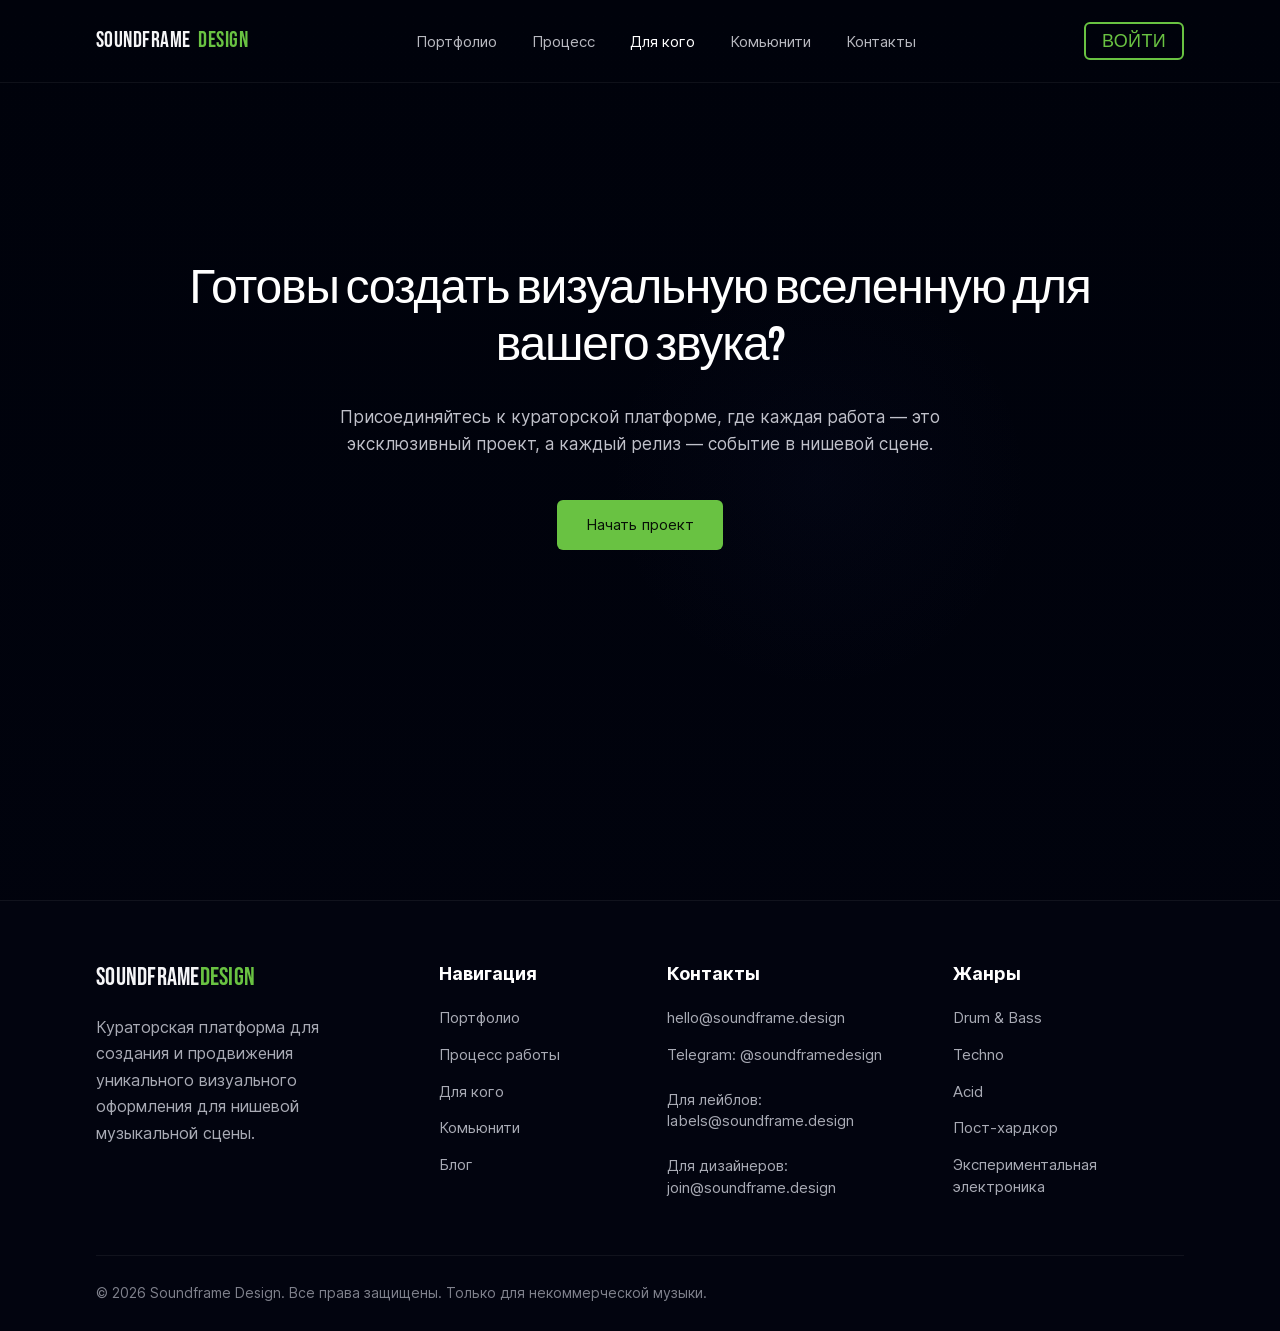
==== for-whom.html @ ef0c7dd3 "1 version layout" ====
<!doctype html>
<html lang="ru">
<head>
  <meta charset="UTF-8" />
  <meta name="viewport" content="width=device-width, initial-scale=1.0" />
  <title>Для кого — Soundframe Design</title>
  <link rel="stylesheet" href="assets/styles/main.css" />
  <link rel="stylesheet" href="assets/styles/for-whom.css" />
</head>
<body>
  <header class="site-header">
    <div class="container header-inner">
      <a class="logo" href="index.html" aria-label="Soundframe Design">
        <span class="logo__soundframe">SOUNDFRAME</span>
        <span class="logo__design">DESIGN</span>
      </a>

      <nav class="nav" aria-label="Основная навигация">
        <a href="portfolio.html">Портфолио</a>
        <a href="process.html">Процесс</a>
        <a class="is-active" href="for-whom.html">Для кого</a>
        <a href="#">Комьюнити</a>
        <a href="#">Контакты</a>
      </nav>

      <a class="header-login" href="#">ВОЙТИ</a>
    </div>
  </header>

  <main class="cta-page">
    <section class="cta-section">
      <div class="container cta__inner">
        <h1 class="cta__title">
          Готовы создать визуальную вселенную для<br>
          вашего звука?
        </h1>
        <p class="cta__text">
          Присоединяйтесь к кураторской платформе, где каждая работа — это<br>
          эксклюзивный проект, а каждый релиз — событие в нишевой сцене.
        </p>
        <a class="btn btn--primary cta__button" href="#">Начать проект</a>
      </div>
    </section>
  </main>

  <footer class="site-footer">
    <div class="container footer__inner">
      <div class="footer__about">
        <a class="footer-logo" href="index.html" aria-label="Soundframe Design">
          <span class="footer-logo__soundframe">Soundframe</span><span class="footer-logo__design">Design</span>
        </a>
        <p class="footer__text">
          Кураторская платформа для создания и продвижения уникального
          визуального оформления для нишевой музыкальной сцены.
        </p>
      </div>

      <div class="footer__column">
        <h2 class="footer__title">Навигация</h2>
        <nav class="footer-nav" aria-label="Навигация в подвале сайта">
          <a href="portfolio.html">Портфолио</a>
          <a href="process.html">Процесс работы</a>
          <a href="for-whom.html">Для кого</a>
          <a href="#">Комьюнити</a>
          <a href="#">Блог</a>
        </nav>
      </div>

      <div class="footer__column">
        <h2 class="footer__title">Контакты</h2>
        <div class="footer-contacts">
          <a href="mailto:hello@soundframe.design">hello@soundframe.design</a>
          <a href="#">Telegram: @soundframedesign</a>
          <p>Для лейблов:<br><a href="mailto:labels@soundframe.design">labels@soundframe.design</a></p>
          <p>Для дизайнеров:<br><a href="mailto:join@soundframe.design">join@soundframe.design</a></p>
        </div>
      </div>

      <div class="footer__column">
        <h2 class="footer__title">Жанры</h2>
        <ul class="footer-genres">
          <li>Drum &amp; Bass</li>
          <li>Techno</li>
          <li>Acid</li>
          <li>Пост-хардкор</li>
          <li>Экспериментальная электроника</li>
        </ul>
      </div>
    </div>

    <div class="container footer__bottom">
      <p>© 2026 Soundframe Design. Все права защищены. Только для некоммерческой музыки.</p>
    </div>
  </footer>
</body>
</html>
---- assets/styles/main.css ----
@font-face {
  font-family: 'Inter';
  src: url('../fonts/Inter_1.ttf') format('truetype');
  font-weight: 100 900;
  font-style: normal;
  font-display: swap;
}

@font-face {
  font-family: 'Bebas Neue';
  src: url('../fonts/BebasNeue-Regular_1.ttf') format('truetype');
  font-weight: 400;
  font-style: normal;
  font-display: swap;
}

:root {
  --bg: #01030e;
  --surface: #070a15;
  --surface-soft: #0b0e1b;
  --text: #f3f4f6;
  --muted: #9c9da7;
  --line: rgba(255, 255, 255, 0.06);
  --green: #69c242;
  --green-dark: #58b336;
  --font-text: 'Inter', Arial, Helvetica, sans-serif;
  --font-heading: 'Bebas Neue', Impact, Haettenschweiler, 'Arial Narrow Bold', sans-serif;
}

* {
  box-sizing: border-box;
}

html {
  scroll-behavior: smooth;
}

body,
h1,
h2,
h3,
p {
  margin: 0;
}

body {
  min-width: 320px;
  font-family: Arial, Helvetica, sans-serif;
  color: var(--text);
  background:
    radial-gradient(circle at 64% 36%, rgba(60, 78, 180, 0.04), transparent 18%),
    linear-gradient(180deg, #00020b 0%, #01030e 100%);
}

a {
  color: inherit;
  text-decoration: none;
}

button,
a {
  -webkit-tap-highlight-color: transparent;
}


h1,
h2,
h3,
.logo,
.footer-logo,
.btn,
.header-login,
.stat-item__value {
  font-family: var(--font-heading);
}

p,
a,
.nav,
.footer__text,
.footer__title,
.footer-nav,
.footer-contacts,
.footer-genres {
  font-family: var(--font-text);
}

.container {
  width: 100%;
  max-width: 1088px;
  margin: 0 auto;
}

.btn {
  display: inline-flex;
  align-items: center;
  justify-content: center;
  min-width: 216px;
  height: 52px;
  padding: 0 28px;
  border-radius: 6px;
  border: 1px solid transparent;
  font-size: 17px;
  line-height: 1;
  letter-spacing: 0.01em;
  transition: .2s ease;
}

.btn--primary {
  background: var(--green);
  color: #071006;
}

.btn--primary:hover {
  background: var(--green-dark);
}

.btn--ghost {
  border-color: var(--green);
  color: var(--green);
  background: transparent;
}

.btn--ghost:hover {
  background: rgba(105, 194, 66, 0.08);
}

.site-header {
  height: 83px;
  border-bottom: 1px solid var(--line);
}

.header-inner {
  height: 100%;
  display: grid;
  grid-template-columns: auto 1fr auto;
  align-items: center;
  column-gap: 50px;
}

.logo {
  display: inline-flex;
  align-items: baseline;
  gap: 8px;
  font-family: var(--font-heading);
  font-size: 22px;
  line-height: 1;
  letter-spacing: 0.02em;
}

.logo__soundframe {
  color: #f5f5f7;
}

.logo__design {
  color: var(--green);
}

.nav {
  display: flex;
  justify-content: center;
  gap: 35px;
  font-size: 15px;
  color: #b8b9c0;
}

.nav a:hover,
.nav a.is-active {
  color: #ffffff;
}

.header-login {
  width: 100px;
  height: 38px;
  border: 2px solid var(--green);
  border-radius: 6px;
  display: inline-flex;
  align-items: center;
  justify-content: center;
  color: var(--green);
  font-family: var(--font-heading);
  font-size: 18px;
  letter-spacing: 0.02em;
}

.site-footer {
  padding: 64px 0 28px;
  border-top: 1px solid var(--line);
  background: #02040f;
}

.footer__inner {
  display: grid;
  grid-template-columns: 1.25fr 0.75fr 1fr 1fr;
  gap: 54px;
}

.footer__about {
  max-width: 285px;
}

.footer-logo {
  display: inline-flex;
  align-items: baseline;
  font-family: var(--font-heading);
  font-size: 25px;
  line-height: 1;
  letter-spacing: 0.01em;
}

.footer-logo__soundframe {
  color: #f5f5f7;
}

.footer-logo__design {
  color: var(--green);
}

.footer__text {
  margin-top: 24px;
  font-size: 16px;
  line-height: 1.65;
  color: #a9abb5;
}

.footer__title {
  margin: 0 0 24px;
  color: #ffffff;
  font-size: 18px;
  line-height: 1;
  font-weight: 700;
}

.footer-nav,
.footer-contacts,
.footer-genres {
  display: flex;
  flex-direction: column;
  gap: 15px;
}

.footer-nav a,
.footer-contacts a,
.footer-genres li,
.footer-contacts p {
  font-size: 15px;
  line-height: 1.45;
  color: #a9abb5;
}

.footer-nav a:hover,
.footer-contacts a:hover {
  color: var(--green);
}

.footer-contacts p {
  margin: 8px 0 0;
}

.footer-genres {
  margin: 0;
  padding: 0;
  list-style: none;
}

.footer__bottom {
  margin-top: 56px;
  padding-top: 26px;
  border-top: 1px solid var(--line);
}

.footer__bottom p {
  font-size: 14px;
  line-height: 1.5;
  color: #7f818c;
}

@media (max-width: 980px) {
  .container {
    padding: 0 24px;
  }

  .header-inner {
    grid-template-columns: 1fr auto;
    gap: 24px;
  }

  .nav {
    grid-column: 1 / -1;
    grid-row: 2;
    justify-content: flex-start;
    flex-wrap: wrap;
    gap: 18px;
  }

  .site-header {
    height: auto;
    padding: 22px 0;
  }

  .footer__inner {
    grid-template-columns: repeat(2, 1fr);
    gap: 42px 34px;
  }
}

@media (max-width: 560px) {
  .btn {
    width: 100%;
    min-width: 0;
  }

  .site-footer {
    padding-top: 46px;
  }

  .footer__inner {
    grid-template-columns: 1fr;
    gap: 34px;
  }

  .footer__about {
    max-width: none;
  }

  .footer__bottom {
    margin-top: 40px;
  }
}
---- assets/styles/for-whom.css ----
.cta__title {
  font-family: var(--font-heading);
}

.cta__text,
.cta__button {
  font-family: var(--font-text);
}



.cta-page {
  min-height: calc(100vh - 83px);
}

.cta-section {
  padding: 178px 0 214px;
}

.cta__inner {
  display: flex;
  flex-direction: column;
  align-items: center;
  text-align: center;
}

.cta__title {
  max-width: 930px;
  color: #ffffff;
  font-size: 48px;
  line-height: 1.18;
  font-weight: 400;
  letter-spacing: -0.025em;
}

.cta__text {
  max-width: 720px;
  margin-top: 30px;
  color: #c0c1ca;
  font-size: 17px;
  line-height: 1.58;
}

.cta__button {
  margin-top: 42px;
  min-width: 166px;
  height: 50px;
  padding: 0 27px;
  font-size: 15px;
  text-transform: none;
}

@media (max-width: 760px) {
  .cta-section {
    padding: 100px 0 130px;
  }

  .cta__title {
    font-size: 38px;
  }

  .cta__text {
    font-size: 16px;
  }
}
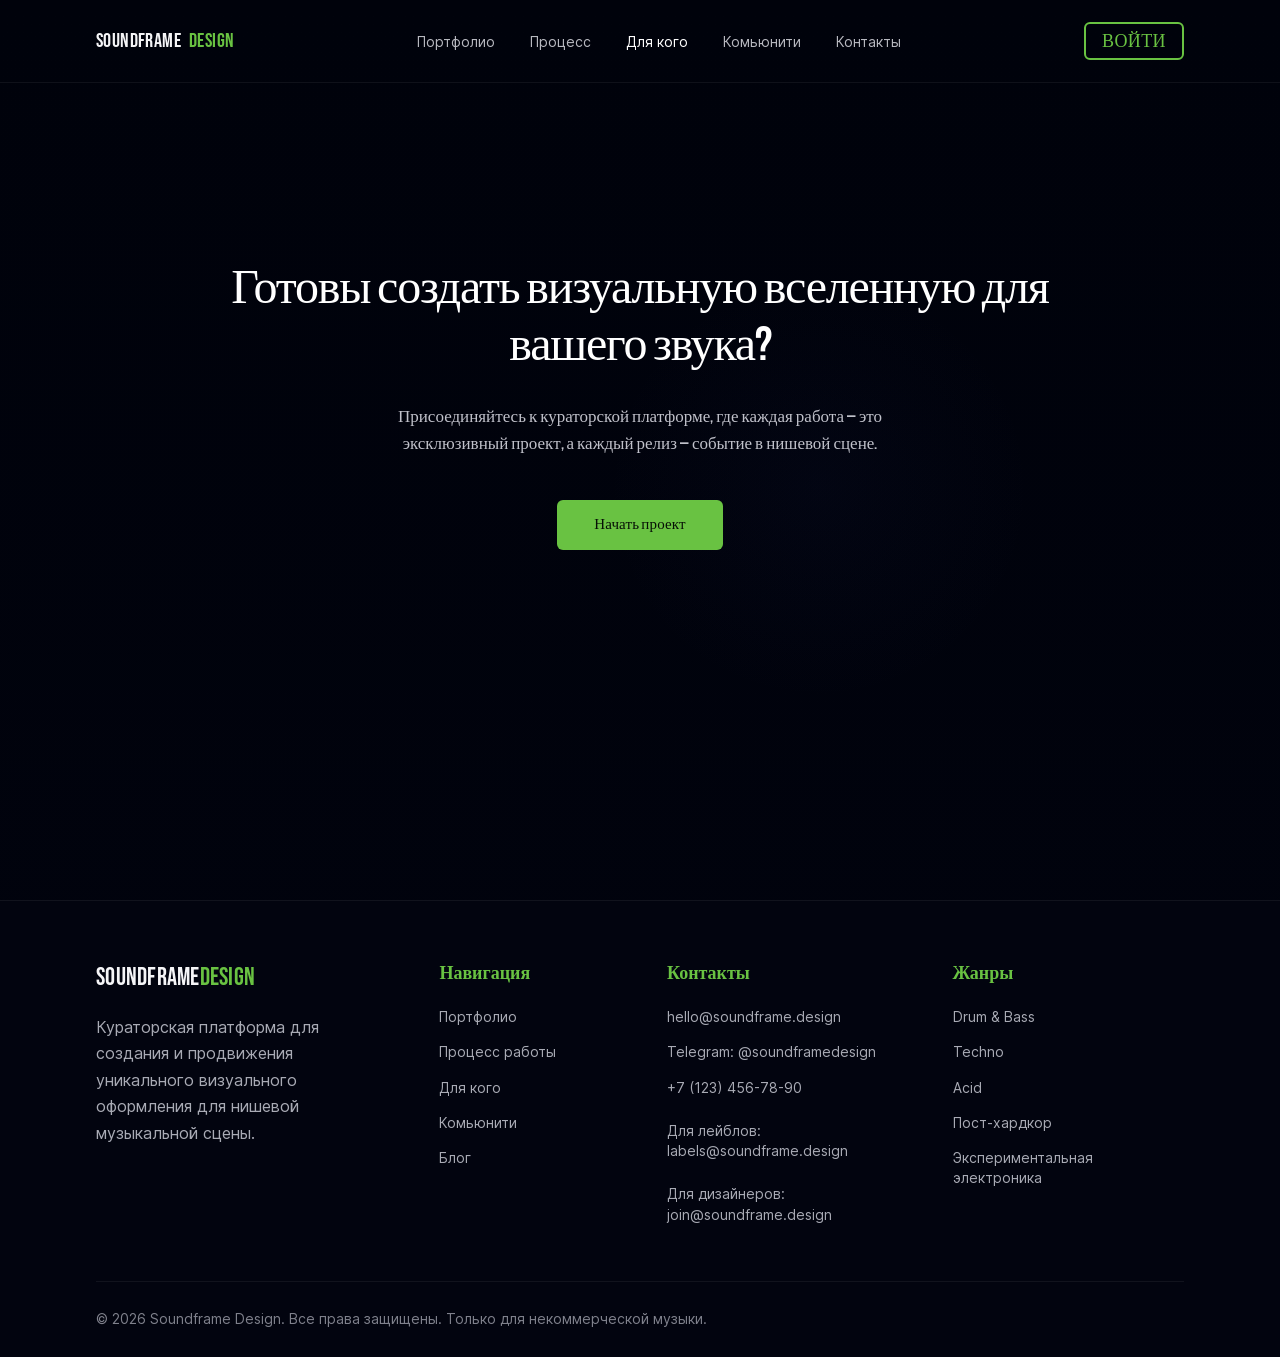
==== commit 3dde6202: "конец вёрстки" ====
--- a/for-whom.html
+++ b/for-whom.html
@@ -11,8 +11,8 @@
   <header class="site-header">
     <div class="container header-inner">
       <a class="logo" href="index.html" aria-label="Soundframe Design">
-        <span class="logo__soundframe">SOUNDFRAME</span>
-        <span class="logo__design">DESIGN</span>
+        <span class="logo-soundframe">SOUNDFRAME</span>
+        <span class="logo-design">DESIGN</span>
       </a>
 
       <nav class="nav" aria-label="Основная навигация">
@@ -20,43 +20,43 @@
         <a href="process.html">Процесс</a>
         <a class="is-active" href="for-whom.html">Для кого</a>
         <a href="#">Комьюнити</a>
-        <a href="#">Контакты</a>
+        <a class="open-contacts" href="#">Контакты</a>
       </nav>
 
-      <a class="header-login" href="#">ВОЙТИ</a>
+      <a class="header-login open-auth" href="#">ВОЙТИ</a>
     </div>
   </header>
 
   <main class="cta-page">
     <section class="cta-section">
-      <div class="container cta__inner">
-        <h1 class="cta__title">
+      <div class="container cta-inner">
+        <h1 class="cta-title">
           Готовы создать визуальную вселенную для<br>
           вашего звука?
         </h1>
-        <p class="cta__text">
+        <p class="cta-text">
           Присоединяйтесь к кураторской платформе, где каждая работа — это<br>
           эксклюзивный проект, а каждый релиз — событие в нишевой сцене.
         </p>
-        <a class="btn btn--primary cta__button" href="#">Начать проект</a>
+        <a class="btn btn-primary cta-button open-project" href="#">Начать проект</a>
       </div>
     </section>
   </main>
 
   <footer class="site-footer">
-    <div class="container footer__inner">
-      <div class="footer__about">
+    <div class="container footer-inner">
+      <div class="footer-about">
         <a class="footer-logo" href="index.html" aria-label="Soundframe Design">
-          <span class="footer-logo__soundframe">Soundframe</span><span class="footer-logo__design">Design</span>
+          <span class="footer-logo-soundframe">Soundframe</span><span class="footer-logo-design">Design</span>
         </a>
-        <p class="footer__text">
+        <p class="footer-text">
           Кураторская платформа для создания и продвижения уникального
           визуального оформления для нишевой музыкальной сцены.
         </p>
       </div>
 
-      <div class="footer__column">
-        <h2 class="footer__title">Навигация</h2>
+      <div class="footer-column">
+        <h2 class="footer-title">Навигация</h2>
         <nav class="footer-nav" aria-label="Навигация в подвале сайта">
           <a href="portfolio.html">Портфолио</a>
           <a href="process.html">Процесс работы</a>
@@ -66,18 +66,19 @@
         </nav>
       </div>
 
-      <div class="footer__column">
-        <h2 class="footer__title">Контакты</h2>
+      <div class="footer-column">
+        <h2 class="footer-title">Контакты</h2>
         <div class="footer-contacts">
           <a href="mailto:hello@soundframe.design">hello@soundframe.design</a>
-          <a href="#">Telegram: @soundframedesign</a>
+          <a class="open-contacts" href="#">Telegram: @soundframedesign</a>
+          <a href="#">+7 (123) 456-78-90</a>
           <p>Для лейблов:<br><a href="mailto:labels@soundframe.design">labels@soundframe.design</a></p>
           <p>Для дизайнеров:<br><a href="mailto:join@soundframe.design">join@soundframe.design</a></p>
         </div>
       </div>
 
-      <div class="footer__column">
-        <h2 class="footer__title">Жанры</h2>
+      <div class="footer-column">
+        <h2 class="footer-title">Жанры</h2>
         <ul class="footer-genres">
           <li>Drum &amp; Bass</li>
           <li>Techno</li>
@@ -88,9 +89,155 @@
       </div>
     </div>
 
-    <div class="container footer__bottom">
+    <div class="container footer-bottom">
       <p>© 2026 Soundframe Design. Все права защищены. Только для некоммерческой музыки.</p>
     </div>
   </footer>
+
+  <dialog class="auth-dialog" id="auth-modal">
+    <div class="auth-modal">
+      <div class="auth-modal-media">
+        <div class="auth-modal-icon">♫</div>
+        <button class="auth-modal-close close-auth" type="button" aria-label="Закрыть">×</button>
+        <a class="auth-modal-logo" href="index.html" aria-label="Soundframe Design">
+          <span class="auth-modal-logo-light">SOUNDFRAME</span>
+          <span class="auth-modal-logo-green">DESIGN</span>
+        </a>
+      </div>
+
+      <div class="auth-modal-body">
+        <div class="auth-tabs" role="tablist" aria-label="Переключение формы входа и регистрации">
+          <button class="auth-tab-button is-active auth-tab-login" type="button">Вход</button>
+          <button class="auth-tab-button auth-tab-register" type="button">Регистрация</button>
+        </div>
+
+        <section class="auth-panel auth-form-login">
+          <h2 class="auth-panel-title">Добро пожаловать</h2>
+          <p class="auth-panel-subtitle">Войдите в свой аккаунт Soundframe Design</p>
+
+          <form class="auth-form">
+            <label class="auth-form-field">
+              <span>EMAIL</span>
+              <input type="email" name="email" placeholder="sound@design.com" required />
+            </label>
+
+            <label class="auth-form-field">
+              <span>ПАРОЛЬ</span>
+              <input type="password" name="password" placeholder="••••••••" required />
+            </label>
+
+            <button class="auth-form-submit" type="submit">ВОЙТИ</button>
+          </form>
+
+          <p class="auth-panel-switch"><a class="switch-register" href="#">Зарегистрироваться</a><span>Нет аккаунта?</span></p>
+        </section>
+
+        <section class="auth-panel auth-form-register" hidden>
+          <h2 class="auth-panel-title">Регистрация</h2>
+          <p class="auth-panel-subtitle">Создайте аккаунт Soundframe Design</p>
+
+          <form class="auth-form">
+            <label class="auth-form-field">
+              <span>EMAIL</span>
+              <input type="email" name="email" placeholder="sound@design.com" required />
+            </label>
+
+            <div class="auth-form-row">
+              <label class="auth-form-field">
+                <span>ИМЯ</span>
+                <input type="text" name="first_name" placeholder="Иван" required />
+              </label>
+
+              <label class="auth-form-field">
+                <span>ФАМИЛИЯ</span>
+                <input type="text" name="last_name" placeholder="Иванов" required />
+              </label>
+            </div>
+
+            <label class="auth-form-field">
+              <span>ПАРОЛЬ</span>
+              <input type="password" name="password" placeholder="••••••••" required />
+            </label>
+
+            <label class="auth-form-field">
+              <span>ПОВТОР ПАРОЛЯ</span>
+              <input type="password" name="password_repeat" placeholder="••••••••" required />
+            </label>
+
+            <label class="auth-form-check">
+              <input type="checkbox" name="personal_data" required />
+              <span>Я согласен на обработку персональных данных.</span>
+            </label>
+
+            <button class="auth-form-submit" type="submit">ЗАРЕГИСТРИРОВАТЬСЯ</button>
+          </form>
+
+          <p class="auth-panel-switch"><a class="switch-login" href="#">Войти</a><span>Есть аккаунт?</span></p>
+        </section>
+      </div>
+    </div>
+  </dialog>
+
+  <dialog class="contacts-dialog" id="contacts-modal">
+    <div class="contacts-modal">
+      <div class="contacts-modal-header">
+        <div>
+          <p class="contacts-modal-label">Связь с платформой</p>
+          <h2 class="contacts-modal-title">Контакты</h2>
+        </div>
+
+        <button class="contacts-modal-close close-contacts" type="button" aria-label="Закрыть">×</button>
+      </div>
+
+      <div class="contacts-modal-content">
+        <section class="contacts-modal-section">
+          <h3>Основная связь</h3>
+          <a href="mailto:hello@soundframe.design">hello@soundframe.design</a>
+          <a href="#">Telegram: @soundframedesign</a>
+        </section>
+
+        <section class="contacts-modal-section">
+          <h3>Для лейблов</h3>
+          <a href="mailto:labels@soundframe.design">labels@soundframe.design</a>
+        </section>
+
+        <section class="contacts-modal-section">
+          <h3>Для дизайнеров</h3>
+          <a href="mailto:join@soundframe.design">join@soundframe.design</a>
+        </section>
+      </div>
+
+      <p class="contacts-modal-text">
+        Напишите нам, если хотите запустить визуальное оформление релиза,
+        обсудить сотрудничество или присоединиться к комьюнити дизайнеров.
+      </p>
+    </div>
+  </dialog>
+
+  <dialog class="project-dialog" id="project-modal">
+    <div class="project-modal">
+      <div class="project-modal-header">
+        <div>
+          <p class="project-modal-label">Заявка на проект</p>
+          <h2 class="project-modal-title">Начать проект</h2>
+        </div>
+
+        <button class="project-modal-close close-project" type="button" aria-label="Закрыть">×</button>
+      </div>
+
+      <p class="project-modal-text">
+        Для обсуждения идеи, сроков и деталей оформления перейдите в Telegram.
+        Там мы быстрее ответим и поможем оформить заявку на визуальную вселенную
+        для вашего релиза.
+      </p>
+
+      <div class="project-modal-actions">
+        <a class="btn btn-primary" href="https://t.me/soundframedesign" target="_blank" rel="noopener">ПЕРЕЙТИ В ТЕЛЕГРАМ</a>
+        <button class="btn btn-ghost close-project" type="button">ОСТАТЬСЯ НА САЙТЕ</button>
+      </div>
+    </div>
+  </dialog>
+
+  <script src="assets/scripts/modal.js"></script>
 </body>
 </html>
--- a/assets/styles/main.css
+++ b/assets/styles/main.css
@@ -1,3 +1,9 @@
+
+
+/*
+   Подключение локальных шрифтов
+*/
+
 @font-face {
   font-family: 'Inter';
   src: url('../fonts/Inter_1.ttf') format('truetype');
@@ -13,6 +19,10 @@
   font-style: normal;
   font-display: swap;
 }
+
+/*
+   Глобальные переменные проекта
+*/
 
 :root {
   --bg: #01030e;
@@ -23,9 +33,13 @@
   --line: rgba(255, 255, 255, 0.06);
   --green: #69c242;
   --green-dark: #58b336;
-  --font-text: 'Inter', Arial, Helvetica, sans-serif;
-  --font-heading: 'Bebas Neue', Impact, Haettenschweiler, 'Arial Narrow Bold', sans-serif;
-}
+  --font-text: 'Inter';
+  --font-heading: 'Bebas Neue';
+}
+
+/*
+   Базовый сброс и общие настройки
+*/
 
 * {
   box-sizing: border-box;
@@ -45,11 +59,11 @@
 
 body {
   min-width: 320px;
-  font-family: Arial, Helvetica, sans-serif;
-  color: var(--text);
   background:
     radial-gradient(circle at 64% 36%, rgba(60, 78, 180, 0.04), transparent 18%),
     linear-gradient(180deg, #00020b 0%, #01030e 100%);
+  color: var(--text);
+  font-family: Arial, Helvetica, sans-serif;
 }
 
 a {
@@ -62,6 +76,9 @@
   -webkit-tap-highlight-color: transparent;
 }
 
+/*
+   Общие настройки типографики
+*/
 
 h1,
 h2,
@@ -70,20 +87,23 @@
 .footer-logo,
 .btn,
 .header-login,
-.stat-item__value {
+.stat-value {
   font-family: var(--font-heading);
 }
 
 p,
 a,
 .nav,
-.footer__text,
-.footer__title,
+.footer-text,
 .footer-nav,
 .footer-contacts,
 .footer-genres {
   font-family: var(--font-text);
 }
+
+/*
+   Общие компоненты
+*/
 
 .container {
   width: 100%;
@@ -96,34 +116,38 @@
   align-items: center;
   justify-content: center;
   min-width: 216px;
-  height: 52px;
+  height: 46px;
   padding: 0 28px;
+  border: 1px solid transparent;
   border-radius: 6px;
-  border: 1px solid transparent;
   font-size: 17px;
   line-height: 1;
   letter-spacing: 0.01em;
   transition: .2s ease;
 }
 
-.btn--primary {
+.btn-primary {
   background: var(--green);
   color: #071006;
 }
 
-.btn--primary:hover {
+.btn-primary:hover {
   background: var(--green-dark);
 }
 
-.btn--ghost {
+.btn-ghost {
   border-color: var(--green);
-  color: var(--green);
   background: transparent;
-}
-
-.btn--ghost:hover {
+  color: var(--green);
+}
+
+.btn-ghost:hover {
   background: rgba(105, 194, 66, 0.08);
 }
+
+/*
+   Header сайта
+*/
 
 .site-header {
   height: 83px;
@@ -131,11 +155,11 @@
 }
 
 .header-inner {
-  height: 100%;
   display: grid;
   grid-template-columns: auto 1fr auto;
   align-items: center;
   column-gap: 50px;
+  height: 100%;
 }
 
 .logo {
@@ -143,16 +167,16 @@
   align-items: baseline;
   gap: 8px;
   font-family: var(--font-heading);
-  font-size: 22px;
+  font-size: 20px;
   line-height: 1;
   letter-spacing: 0.02em;
 }
 
-.logo__soundframe {
+.logo-soundframe {
   color: #f5f5f7;
 }
 
-.logo__design {
+.logo-design {
   color: var(--green);
 }
 
@@ -160,8 +184,8 @@
   display: flex;
   justify-content: center;
   gap: 35px;
-  font-size: 15px;
   color: #b8b9c0;
+  font-size: 14px;
 }
 
 .nav a:hover,
@@ -170,18 +194,22 @@
 }
 
 .header-login {
+  display: inline-flex;
+  align-items: center;
+  justify-content: center;
   width: 100px;
   height: 38px;
   border: 2px solid var(--green);
   border-radius: 6px;
-  display: inline-flex;
-  align-items: center;
-  justify-content: center;
   color: var(--green);
   font-family: var(--font-heading);
   font-size: 18px;
   letter-spacing: 0.02em;
 }
+
+/*
+   Footer сайта
+*/
 
 .site-footer {
   padding: 64px 0 28px;
@@ -189,18 +217,17 @@
   background: #02040f;
 }
 
-.footer__inner {
+.footer-inner {
   display: grid;
   grid-template-columns: 1.25fr 0.75fr 1fr 1fr;
   gap: 54px;
 }
 
-.footer__about {
+.footer-about {
   max-width: 285px;
 }
 
 .footer-logo {
-  display: inline-flex;
   align-items: baseline;
   font-family: var(--font-heading);
   font-size: 25px;
@@ -208,25 +235,26 @@
   letter-spacing: 0.01em;
 }
 
-.footer-logo__soundframe {
+.footer-logo-soundframe {
   color: #f5f5f7;
 }
 
-.footer-logo__design {
-  color: var(--green);
-}
-
-.footer__text {
+.footer-logo-design {
+  color: var(--green);
+}
+
+.footer-text {
   margin-top: 24px;
+  color: #a9abb5;
   font-size: 16px;
   line-height: 1.65;
-  color: #a9abb5;
-}
-
-.footer__title {
+}
+
+.footer-title {
   margin: 0 0 24px;
-  color: #ffffff;
+  color: var(--green);
   font-size: 18px;
+  font-family: var(--font-heading);
   line-height: 1;
   font-weight: 700;
 }
@@ -243,9 +271,9 @@
 .footer-contacts a,
 .footer-genres li,
 .footer-contacts p {
-  font-size: 15px;
+  color: #a9abb5;
+  font-size: 14px;
   line-height: 1.45;
-  color: #a9abb5;
 }
 
 .footer-nav a:hover,
@@ -263,67 +291,498 @@
   list-style: none;
 }
 
-.footer__bottom {
+.footer-bottom {
   margin-top: 56px;
   padding-top: 26px;
   border-top: 1px solid var(--line);
 }
 
-.footer__bottom p {
+.footer-bottom p {
+  color: #7f818c;
   font-size: 14px;
   line-height: 1.5;
-  color: #7f818c;
-}
-
-@media (max-width: 980px) {
-  .container {
-    padding: 0 24px;
+}
+
+/*
+   Модальное окно авторизации
+*/
+
+.auth-dialog {
+  width: min(100% - 32px, 480px);
+  max-height: calc(100vh - 16px);
+  margin: auto;
+  padding: 0;
+  border: none;
+  border-radius: 28px;
+  background: transparent;
+  color: var(--text);
+}
+
+.auth-dialog::backdrop {
+  background: rgba(0, 0, 0, 0.82);
+}
+
+.auth-modal {
+  overflow: hidden;
+  display: flex;
+  flex-direction: column;
+  border: 1px solid rgba(255, 255, 255, 0.08);
+  border-radius: 28px;
+  background: linear-gradient(180deg, #222437 0%, #24263a 100%);
+  box-shadow: 0 24px 80px rgba(0, 0, 0, 0.45);
+}
+
+.auth-modal-media {
+  display: grid;
+  grid-template-columns: 1fr 56px 1fr;
+  grid-template-areas:
+    ". icon close"
+    "logo logo logo";
+  align-items: start;
+  row-gap: 14px;
+  padding: 14px 20px;
+  background:
+    linear-gradient(rgba(5, 6, 12, 0.5), rgba(5, 6, 12, 0.5)),
+    url('../icons/background_modal.png');
+  background-size: cover;
+  background-repeat: no-repeat;
+}
+
+.auth-modal-icon {
+  grid-area: icon;
+  display: flex;
+  align-items: center;
+  justify-content: center;
+  width: 56px;
+  height: 56px;
+  margin: 0 auto;
+  border: 2px solid var(--green);
+  border-radius: 16px;
+  color: var(--green);
+  font-size: 28px;
+  line-height: 1;
+}
+
+.auth-modal-close {
+  grid-area: close;
+  justify-self: end;
+  align-self: start;
+  width: 28px;
+  height: 28px;
+  padding: 0;
+  border: none;
+  background: transparent;
+  color: rgba(255, 255, 255, 0.78);
+  font-size: 28px;
+  line-height: 1;
+  cursor: pointer;
+}
+
+.auth-modal-logo {
+  grid-area: logo;
+  display: flex;
+  justify-content: center;
+  gap: 8px;
+  color: #ffffff;
+  font-family: var(--font-heading);
+  font-size: 28px;
+  line-height: 1;
+  letter-spacing: 0.02em;
+}
+
+.auth-modal-logo-light {
+  color: #ffffff;
+}
+
+.auth-modal-logo-green {
+  color: var(--green);
+}
+
+.auth-modal-body {
+  padding: 16px 22px 20px;
+}
+
+.auth-tabs {
+  display: grid;
+  grid-template-columns: repeat(2, 1fr);
+  gap: 8px;
+  padding: 7px;
+  border-radius: 18px;
+  background: #17192b;
+}
+
+.auth-tab-button {
+  height: 44px;
+  border: none;
+  border-radius: 14px;
+  background: transparent;
+  color: #c4c5cf;
+  font-family: var(--font-text);
+  font-size: 17px;
+  font-weight: 700;
+  cursor: pointer;
+}
+
+.auth-tab-button.is-active {
+  background: rgba(105, 194, 66, 0.16);
+  color: var(--green);
+}
+
+.auth-panel[hidden] {
+  display: none;
+}
+
+.auth-panel-title {
+  margin-top: 16px;
+  font-size: 30px;
+  line-height: 1;
+  letter-spacing: 0.01em;
+}
+
+.auth-panel-subtitle {
+  margin-top: 8px;
+  color: #babcc7;
+  font-size: 14px;
+  line-height: 1.4;
+}
+
+.auth-form {
+  display: flex;
+  flex-direction: column;
+  gap: 11px;
+  margin-top: 16px;
+}
+
+.auth-form-field {
+  display: flex;
+  flex-direction: column;
+  gap: 8px;
+}
+
+.auth-form-row {
+  display: grid;
+  grid-template-columns: repeat(2, 1fr);
+  gap: 12px;
+}
+
+.auth-form-field span {
+  color: #b5b7c3;
+  font-size: 12px;
+  line-height: 1.2;
+  font-weight: 700;
+  letter-spacing: 0.08em;
+}
+
+.auth-form-field input {
+  width: 100%;
+  height: 46px;
+  padding: 0 16px;
+  border: 1px solid rgba(255, 255, 255, 0.04);
+  border-radius: 14px;
+  outline: none;
+  background: #0a0b14;
+  color: #ffffff;
+  font-family: var(--font-text);
+  font-size: 14px;
+}
+
+.auth-form-field input::placeholder {
+  color: #5f6273;
+}
+
+.auth-form-check {
+  display: flex;
+  align-items: flex-start;
+  gap: 10px;
+  color: #afb2bf;
+  font-size: 13px;
+  line-height: 1.4;
+}
+
+.auth-form-check input {
+  width: 16px;
+  height: 16px;
+  margin-top: 2px;
+}
+
+.auth-form-check a,
+.auth-panel-switch a {
+  color: var(--green);
+}
+
+.auth-form-submit {
+  width: 100%;
+  height: 46px;
+  margin-top: 2px;
+  border: none;
+  border-radius: 14px;
+  background: var(--green);
+  color: #071006;
+  font-family: var(--font-heading);
+  font-size: 20px;
+  letter-spacing: 0.02em;
+  cursor: pointer;
+}
+
+.auth-social {
+  margin-top: 18px;
+}
+
+.auth-social-title {
+  color: #737785;
+  font-size: 11px;
+  line-height: 1.4;
+  letter-spacing: 0.1em;
+}
+
+.auth-social-list {
+  display: grid;
+  grid-template-columns: repeat(3, 1fr);
+  gap: 10px;
+  margin-top: 12px;
+}
+
+.auth-social-list button {
+  min-height: 42px;
+  border: 1px solid rgba(255, 255, 255, 0.04);
+  border-radius: 12px;
+  background: #0a0b14;
+  color: #f0f0f3;
+  font-family: var(--font-text);
+  font-size: 14px;
+  font-weight: 700;
+  cursor: pointer;
+}
+
+.auth-panel-switch {
+  display: flex;
+  justify-content: center;
+  gap: 8px;
+  margin-top: 14px;
+  color: #b0b3bf;
+  font-size: 13px;
+  line-height: 1.35;
+}
+
+/*
+   Модальное окно контактов
+   Используется при клике по пункту "Контакты" в header.
+   Окно построено без абсолютного размещения, чтобы сохранить ограничение проекта.
+*/
+
+.contacts-dialog {
+  width: min(100% - 32px, 520px);
+  margin: auto;
+  padding: 0;
+  border: none;
+  border-radius: 26px;
+  background: transparent;
+  color: var(--text);
+}
+
+.contacts-dialog::backdrop {
+  background: rgba(0, 0, 0, 0.82);
+}
+
+.contacts-modal {
+  overflow: hidden;
+  display: flex;
+  flex-direction: column;
+  gap: 24px;
+  padding: 32px;
+  border: 1px solid rgba(105, 194, 66, 0.22);
+  border-radius: 26px;
+  background:
+    radial-gradient(circle at 18% 0%, rgba(105, 194, 66, 0.16), transparent 34%),
+    linear-gradient(180deg, #222437 0%, #171928 100%);
+  box-shadow: 0 24px 80px rgba(0, 0, 0, 0.45);
+}
+
+.contacts-modal-header {
+  display: flex;
+  align-items: flex-start;
+  justify-content: space-between;
+  gap: 24px;
+}
+
+.contacts-modal-label {
+  margin-bottom: 10px;
+  color: var(--green);
+  font-family: var(--font-text);
+  font-size: 13px;
+  line-height: 1;
+  letter-spacing: 0.14em;
+  text-transform: uppercase;
+}
+
+.contacts-modal-title {
+  color: #ffffff;
+  font-family: var(--font-heading);
+  font-size: 52px;
+  line-height: 0.9;
+  letter-spacing: 0.02em;
+}
+
+.contacts-modal-close {
+  flex: 0 0 auto;
+  width: 32px;
+  height: 32px;
+  padding: 0;
+  border: none;
+  background: transparent;
+  color: rgba(255, 255, 255, 0.78);
+  font-size: 32px;
+  line-height: 1;
+  cursor: pointer;
+}
+
+.contacts-modal-content {
+  display: grid;
+  grid-template-columns: 1fr;
+  gap: 14px;
+}
+
+.contacts-modal-section {
+  display: flex;
+  flex-direction: column;
+  gap: 10px;
+  padding: 18px;
+  border: 1px solid rgba(255, 255, 255, 0.06);
+  border-radius: 18px;
+  background: rgba(10, 11, 20, 0.72);
+}
+
+.contacts-modal-section h3 {
+  color: #ffffff;
+  font-family: var(--font-heading);
+  font-size: 15px;
+  line-height: 1.2;
+  font-weight: 700;
+}
+
+.contacts-modal-section a {
+  color: #b8bac7;
+  font-family: var(--font-text);
+  font-size: 15px;
+  line-height: 1.4;
+}
+
+.contacts-modal-section a:hover {
+  color: var(--green);
+}
+
+.contacts-modal-text {
+  color: #a9abb8;
+  font-family: var(--font-text);
+  font-size: 15px;
+  line-height: 1.65;
+}
+
+@media (max-width: 560px) {
+  .contacts-dialog {
+    width: calc(100% - 20px);
   }
 
-  .header-inner {
-    grid-template-columns: 1fr auto;
-    gap: 24px;
+  .contacts-modal {
+    gap: 20px;
+    padding: 24px 20px;
+    border-radius: 22px;
   }
 
-  .nav {
-    grid-column: 1 / -1;
-    grid-row: 2;
-    justify-content: flex-start;
-    flex-wrap: wrap;
-    gap: 18px;
+  .contacts-modal-title {
+    font-size: 42px;
   }
-
-  .site-header {
-    height: auto;
-    padding: 22px 0;
-  }
-
-  .footer__inner {
-    grid-template-columns: repeat(2, 1fr);
-    gap: 42px 34px;
-  }
-}
-
-@media (max-width: 560px) {
-  .btn {
-    width: 100%;
-    min-width: 0;
-  }
-
-  .site-footer {
-    padding-top: 46px;
-  }
-
-  .footer__inner {
-    grid-template-columns: 1fr;
-    gap: 34px;
-  }
-
-  .footer__about {
-    max-width: none;
-  }
-
-  .footer__bottom {
-    margin-top: 40px;
-  }
-}
+}
+
+
+/*
+   Модальное окно заявки на проект
+   Открывается на странице for-whom.html по кнопке "Начать проект".
+*/
+
+.project-dialog {
+  width: min(100% - 32px, 540px);
+  margin: auto;
+  padding: 0;
+  border: none;
+  border-radius: 26px;
+  background: transparent;
+  color: var(--text);
+}
+
+.project-dialog::backdrop {
+  background: rgba(0, 0, 0, 0.82);
+}
+
+.project-modal {
+  overflow: hidden;
+  display: flex;
+  flex-direction: column;
+  gap: 24px;
+  padding: 32px;
+  border: 1px solid rgba(105, 194, 66, 0.22);
+  border-radius: 26px;
+  background:
+    radial-gradient(circle at 18% 0%, rgba(105, 194, 66, 0.16), transparent 34%),
+    linear-gradient(180deg, #222437 0%, #171928 100%);
+  box-shadow: 0 24px 80px rgba(0, 0, 0, 0.45);
+}
+
+.project-modal-header {
+  display: flex;
+  align-items: flex-start;
+  justify-content: space-between;
+  gap: 24px;
+}
+
+.project-modal-label {
+  margin-bottom: 10px;
+  color: var(--green);
+  font-family: var(--font-text);
+  font-size: 13px;
+  line-height: 1;
+  letter-spacing: 0.14em;
+  text-transform: uppercase;
+}
+
+.project-modal-title {
+  color: #ffffff;
+  font-family: var(--font-heading);
+  font-size: 52px;
+  line-height: 0.9;
+  letter-spacing: 0.02em;
+}
+
+.project-modal-close {
+  flex: 0 0 auto;
+  width: 32px;
+  height: 32px;
+  padding: 0;
+  border: none;
+  background: transparent;
+  color: rgba(255, 255, 255, 0.78);
+  font-size: 32px;
+  line-height: 1;
+  cursor: pointer;
+}
+
+.project-modal-text {
+  color: #a9abb8;
+  font-family: var(--font-text);
+  font-size: 16px;
+  line-height: 1.65;
+}
+
+.project-modal-actions {
+  display: grid;
+  grid-template-columns: 1fr;
+  gap: 14px;
+}
+
+.project-modal-actions .btn {
+  width: 100%;
+}
+
+.project-modal-actions .btn-primary {
+  font-family: var(--font-heading)
+}
--- a/assets/styles/for-whom.css
+++ b/assets/styles/for-whom.css
@@ -1,13 +1,19 @@
-.cta__title {
+/*
+   Шрифты CTA-страницы
+*/
+
+.cta-title {
   font-family: var(--font-heading);
 }
 
-.cta__text,
-.cta__button {
-  font-family: var(--font-text);
+.cta-text,
+.cta-button {
+  font-family: var(--font-heading);
 }
 
-
+/*
+   Основной CTA-блок
+*/
 
 .cta-page {
   min-height: calc(100vh - 83px);
@@ -17,14 +23,14 @@
   padding: 178px 0 214px;
 }
 
-.cta__inner {
+.cta-inner {
   display: flex;
   flex-direction: column;
   align-items: center;
   text-align: center;
 }
 
-.cta__title {
+.cta-title {
   max-width: 930px;
   color: #ffffff;
   font-size: 48px;
@@ -33,7 +39,7 @@
   letter-spacing: -0.025em;
 }
 
-.cta__text {
+.cta-text {
   max-width: 720px;
   margin-top: 30px;
   color: #c0c1ca;
@@ -41,25 +47,11 @@
   line-height: 1.58;
 }
 
-.cta__button {
-  margin-top: 42px;
+.cta-button {
   min-width: 166px;
   height: 50px;
+  margin-top: 42px;
   padding: 0 27px;
   font-size: 15px;
   text-transform: none;
-}
-
-@media (max-width: 760px) {
-  .cta-section {
-    padding: 100px 0 130px;
-  }
-
-  .cta__title {
-    font-size: 38px;
-  }
-
-  .cta__text {
-    font-size: 16px;
-  }
-}
+}
